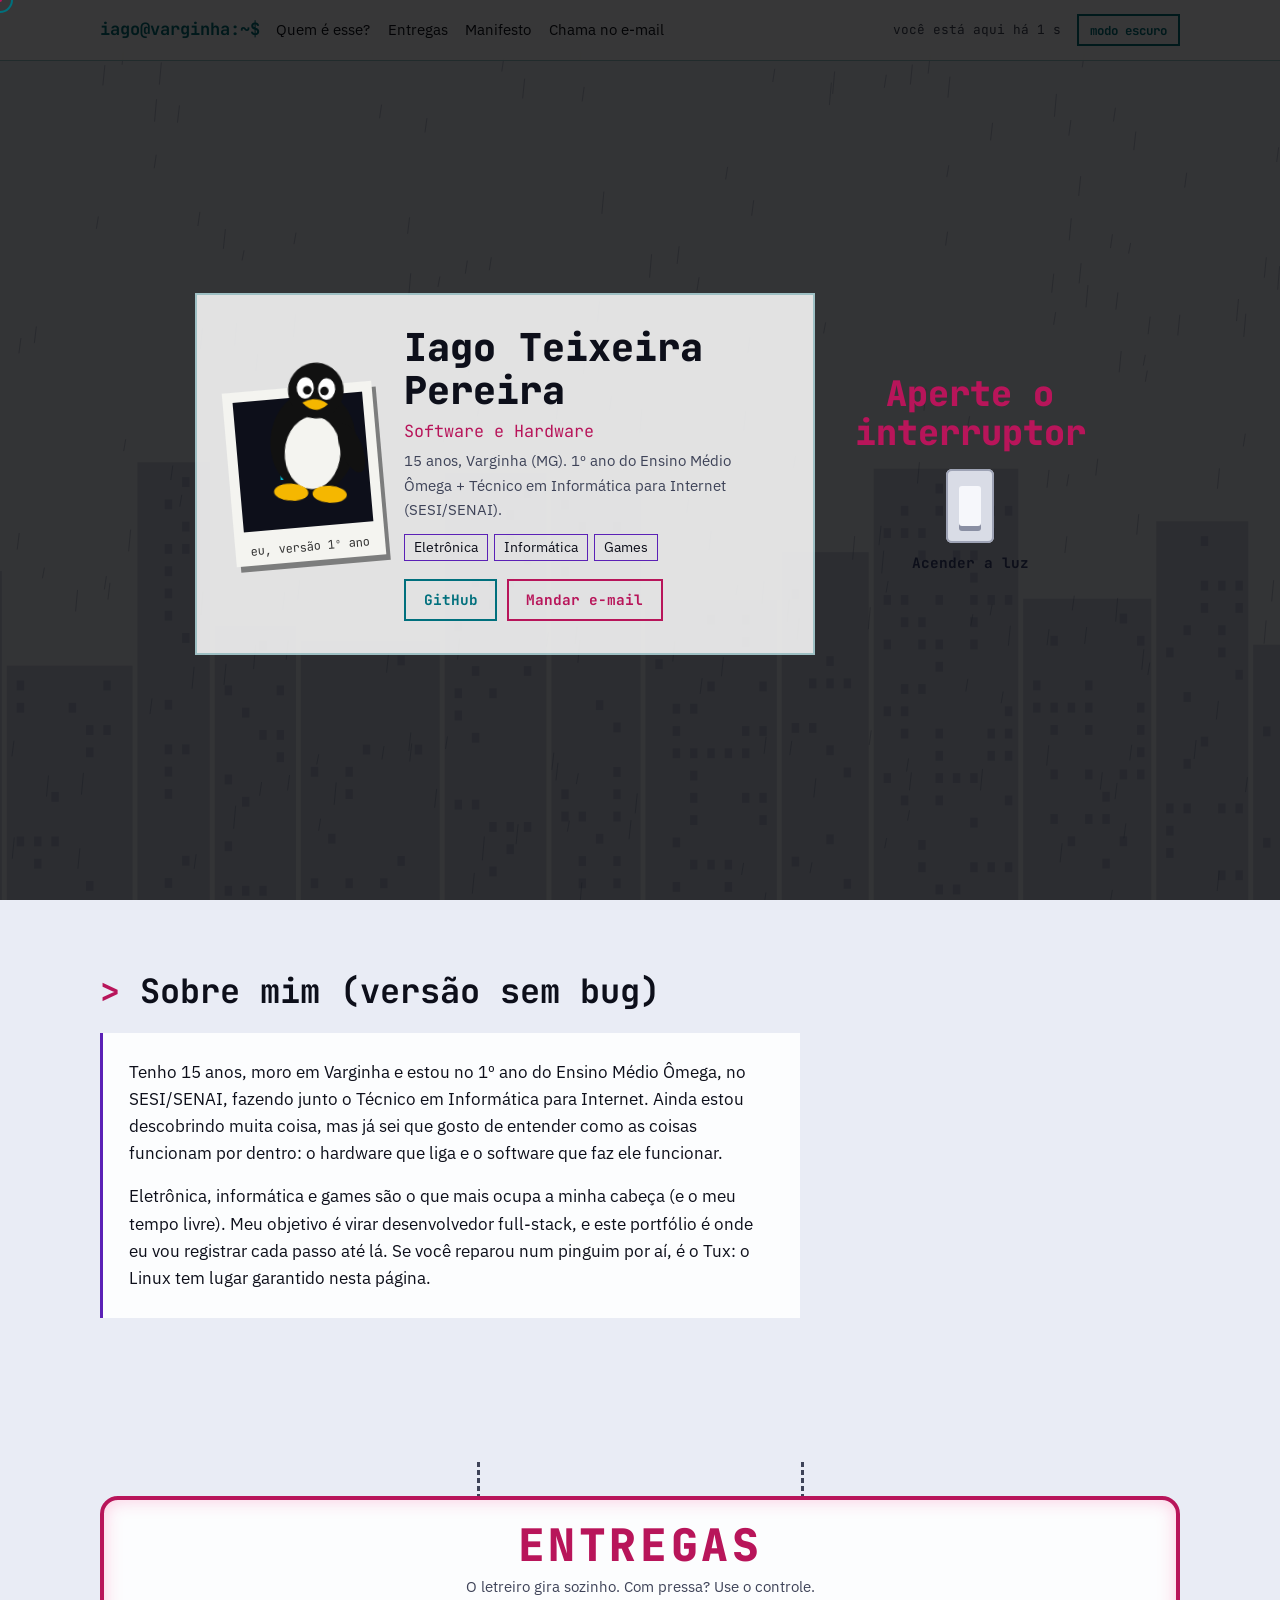
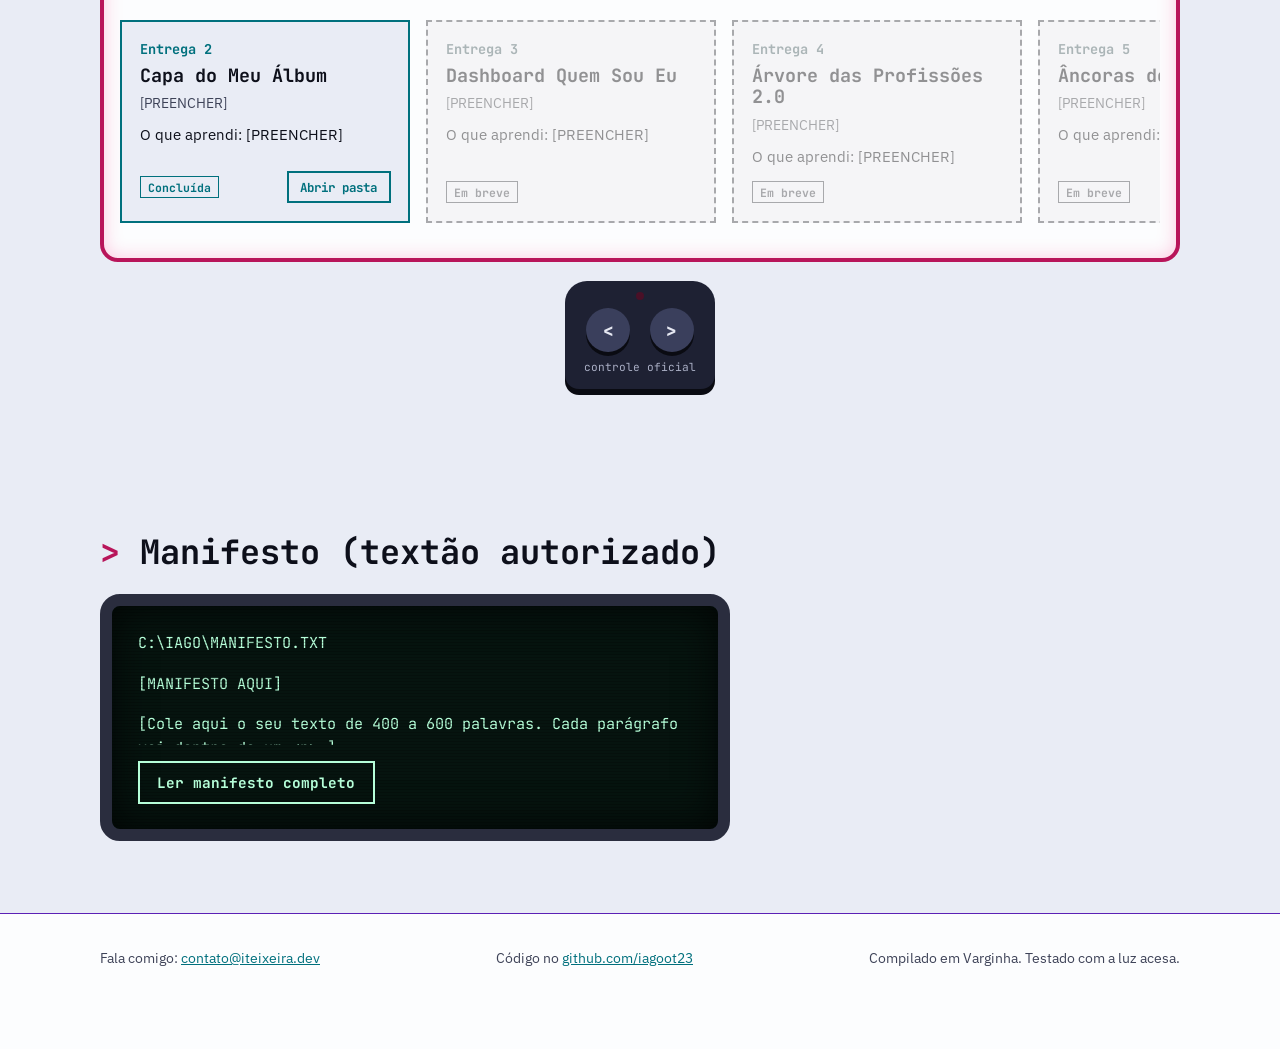
==== exemplos/portfolio-claude.html @ ba7dc6ac "Transformar o prompt em cardapio e mostrar duas saidas de IA O slide 19 agora divide o prompt da lan" ====
<!DOCTYPE html>
<html lang="pt-BR">
<head>
  <meta charset="UTF-8">
  <meta name="viewport" content="width=device-width, initial-scale=1">
  <title>Iago Teixeira Pereira — Software e Hardware</title>
  <meta name="description" content="Portfólio de Iago Teixeira Pereira: eletrônica, informática e games.">

  <!-- =========================================================
       FONTES (Google Fonts)
       JetBrains Mono = títulos (cara de terminal)
       IBM Plex Sans  = textos corridos (boa leitura)
       ========================================================= -->
  <link rel="preconnect" href="https://fonts.googleapis.com">
  <link rel="preconnect" href="https://fonts.gstatic.com" crossorigin>
  <link href="https://fonts.googleapis.com/css2?family=IBM+Plex+Sans:wght@400;500;600&family=JetBrains+Mono:wght@400;700;800&display=swap" rel="stylesheet">

  <style>
    /* =========================================================
       1. VARIÁVEIS DE COR (paleta Neon Noturno)
       Todas as cores da página saem daqui. Trocou aqui, troca em tudo.
       ========================================================= */
    :root {
      --fundo:      #0D0F1A;
      --texto:      #E6E8F2;
      --primaria:   #00E5FF;  /* ciano neon */
      --secundaria: #7C3AED;  /* roxo */
      --destaque:   #FF2E88;  /* rosa neon */
      --texto-suave: #A9AEC4;
      --painel:     rgba(13, 15, 26, 0.82);
      --predio:     #151829;
      --brilho:     0 0 6px var(--primaria), 0 0 18px rgba(0, 229, 255, 0.55);
      --brilho-rosa: 0 0 6px var(--destaque), 0 0 18px rgba(255, 46, 136, 0.55);

      --fonte-titulo: "JetBrains Mono", "Consolas", monospace;
      --fonte-texto:  "IBM Plex Sans", "Segoe UI", system-ui, sans-serif;
    }

    /* Tema claro: mesmas cores, só que mais escuras para dar contraste
       em fundo claro (neon puro em fundo branco fica ilegível). */
    :root[data-theme="claro"] {
      --fundo:      #E9ECF5;
      --texto:      #0D0F1A;
      --primaria:   #00707D;
      --secundaria: #5B21B6;
      --destaque:   #B8155A;
      --texto-suave: #3E4358;
      --painel:     rgba(255, 255, 255, 0.86);
      --predio:     #C9CEE0;
      --brilho:     0 0 0 transparent;
      --brilho-rosa: 0 0 0 transparent;
    }

    /* =========================================================
       2. BASE
       ========================================================= */
    *, *::before, *::after { box-sizing: border-box; }

    html { scroll-behavior: smooth; }

    body {
      margin: 0;
      background: var(--fundo);
      color: var(--texto);
      font-family: var(--fonte-texto);
      font-size: 1.0625rem;
      line-height: 1.6;
      overflow-x: hidden;
      transition: background-color 0.5s, color 0.5s;
    }

    h1, h2, h3 { font-family: var(--fonte-titulo); line-height: 1.15; margin: 0; }

    a { color: var(--primaria); }

    img, svg { max-width: 100%; }

    /* Foco visível para quem navega pelo teclado */
    :focus-visible {
      outline: 2px dashed var(--destaque);
      outline-offset: 3px;
    }

    .container {
      width: min(1080px, 100% - 2.5rem);
      margin-inline: auto;
    }

    /* =========================================================
       3. CENÁRIO DE FUNDO: cidade + chuva
       Ficam "presos" atrás de tudo (position: fixed; z-index negativo).
       ========================================================= */
    #cidade {
      position: fixed;
      inset: auto 0 0 0;
      width: 100%;
      height: 55vh;
      z-index: -2;
      pointer-events: none;
    }
    #cidade .predio { fill: var(--predio); transition: fill 0.5s; }

    #chuva {
      position: fixed;
      inset: 0;
      z-index: -1;
      pointer-events: none;
    }

    /* Película escura: a página começa com "a luz apagada".
       pointer-events: none deixa clicar em tudo mesmo com ela por cima. */
    #apagao {
      position: fixed;
      inset: 0;
      background: rgba(0, 0, 0, 0.78);
      z-index: 40;
      pointer-events: none;
      transition: opacity 0.8s;
    }
    body.luz-acesa #apagao { opacity: 0; }

    /* =========================================================
       4. MENU FIXO NO TOPO
       ========================================================= */
    .menu {
      position: fixed;
      top: 0; left: 0; right: 0;
      z-index: 30;
      background: var(--painel);
      backdrop-filter: blur(6px);
      border-bottom: 1px solid color-mix(in srgb, var(--primaria) 40%, transparent);
    }
    .menu .container {
      display: flex;
      align-items: center;
      gap: 1rem;
      min-height: 60px;
      flex-wrap: wrap;
      padding-block: 0.4rem;
    }
    .menu-logo {
      font-family: var(--fonte-titulo);
      font-weight: 700;
      color: var(--primaria);
      text-decoration: none;
      white-space: nowrap;
    }
    .menu ul {
      display: flex;
      gap: 1.1rem;
      list-style: none;
      margin: 0 auto 0 0;
      padding: 0;
      flex-wrap: wrap;
    }
    .menu ul a {
      color: var(--texto);
      text-decoration: none;
      font-size: 0.95rem;
    }
    .menu ul a:hover { color: var(--primaria); }

    .contador {
      font-family: var(--fonte-titulo);
      font-size: 0.8rem;
      color: var(--texto-suave);
    }

    /* Em telas pequenas o menu vira uma linha que rola para o lado */
    @media (max-width: 700px) {
      .menu ul { order: 3; width: 100%; overflow-x: auto; flex-wrap: nowrap; margin: 0; }
      .contador { display: none; }
    }

    /* =========================================================
       5. BOTÕES: contorno que se preenche no hover
       O ::before é uma "tinta" que cresce da esquerda para a direita.
       ========================================================= */
    .botao {
      position: relative;
      display: inline-flex;
      align-items: center;
      gap: 0.5rem;
      padding: 0.6rem 1.1rem;
      border: 2px solid var(--primaria);
      background: transparent;
      color: var(--primaria);
      font: 700 0.9rem var(--fonte-titulo);
      text-decoration: none;
      cursor: pointer;
      overflow: hidden;
      isolation: isolate;
      transition: color 0.35s;
    }
    .botao::before {
      content: "";
      position: absolute;
      inset: 0;
      background: var(--primaria);
      transform: scaleX(0);
      transform-origin: left;
      transition: transform 0.35s;
      z-index: -1;
    }
    .botao:hover, .botao:focus-visible { color: var(--fundo); }
    .botao:hover::before, .botao:focus-visible::before { transform: scaleX(1); }

    .botao.rosa { border-color: var(--destaque); color: var(--destaque); }
    .botao.rosa::before { background: var(--destaque); }

    .botao-pequeno { padding: 0.35rem 0.7rem; font-size: 0.78rem; }

    /* =========================================================
       6. TOPO (HERO): cartão de visita no meio da tela
       ========================================================= */
    .hero {
      min-height: 100svh;
      display: grid;
      place-items: center;
      padding: 6rem 0 3rem;
    }

    .cartao {
      position: relative;
      z-index: 50; /* fica ACIMA da película escura */
      width: min(620px, 100%);
      display: grid;
      grid-template-columns: auto 1fr;
      gap: 1.6rem;
      align-items: center;
      padding: 2rem;
      background: var(--painel);
      border: 2px solid color-mix(in srgb, var(--primaria) 30%, transparent);
      transition: border-color 0.6s, box-shadow 0.6s;
    }
    body.luz-acesa .cartao {
      border-color: var(--primaria);
      box-shadow: var(--brilho);
      /* Com a luz acesa a pelicula ja sumiu (opacity: 0), entao o cartao nao
         precisa mais ficar elevado. Se continuasse em z-index 50 ele passaria
         por cima do menu fixo (z-index 30) ao rolar a pagina. */
      z-index: 1;
    }

    @media (max-width: 560px) {
      .cartao { grid-template-columns: 1fr; text-align: center; padding: 1.5rem; }
      .cartao .polaroid { margin-inline: auto; }
      .cartao .acoes, .cartao .tags { justify-content: center; }
    }

    /* Foto estilo polaroid, levemente torta */
    .polaroid {
      width: 150px;
      background: #F4F4F0;
      padding: 10px 10px 34px;
      transform: rotate(-5deg);
      box-shadow: 4px 6px 0 rgba(0, 0, 0, 0.45);
      position: relative;
    }
    .polaroid img, .polaroid svg { display: block; width: 100%; aspect-ratio: 1; }
    .polaroid figcaption {
      position: absolute;
      bottom: 6px; left: 0; right: 0;
      text-align: center;
      font: 400 0.75rem var(--fonte-titulo);
      color: #333;
    }

    /* O Tux fica sentado em cima da polaroid (detalhe só desta página) */
    .tux-sentado {
      position: absolute;
      width: 46px;
      top: -34px;
      right: -14px;
      transform: rotate(8deg);
    }

    /* Nome grande. Clicar solta confete. */
    .nome {
      font-size: clamp(1.7rem, 5vw, 2.4rem);
      font-weight: 800;
      background: none;
      border: 0;
      padding: 0;
      color: var(--texto);
      font-family: var(--fonte-titulo);
      text-align: inherit;
      cursor: pointer;
      line-height: 1.1;
      transition: color 0.6s, text-shadow 0.6s;
    }
    body.luz-acesa .nome { color: var(--primaria); text-shadow: var(--brilho); }

    .frase {
      font-family: var(--fonte-titulo);
      color: var(--destaque);
      margin: 0.4rem 0 0.2rem;
      font-size: 1.05rem;
    }
    .local { color: var(--texto-suave); margin: 0 0 0.8rem; font-size: 0.95rem; }

    .tags {
      display: flex;
      flex-wrap: wrap;
      gap: 0.4rem;
      list-style: none;
      padding: 0;
      margin: 0 0 1.1rem;
    }
    .tags li {
      border: 1px solid var(--secundaria);
      padding: 0.1rem 0.55rem;
      font-size: 0.85rem;
    }

    .acoes { display: flex; flex-wrap: wrap; gap: 0.6rem; align-items: center; }

    /* Interruptor de luz (parece o de parede) */
    .interruptor {
      display: flex;
      align-items: center;
      gap: 0.6rem;
      margin: 0 auto 1.4rem;
      background: none;
      border: 0;
      color: var(--texto);
      font: 700 0.9rem var(--fonte-titulo);
      cursor: pointer;
      position: relative;
      z-index: 50;
    }
    .espelho {
      width: 34px;
      height: 52px;
      background: #D9DCE6;
      border-radius: 6px;
      display: grid;
      place-items: center;
      box-shadow: inset 0 0 0 2px #9EA3B5;
    }
    .tecla {
      width: 16px;
      height: 28px;
      background: #F6F7FB;
      border-radius: 3px;
      box-shadow: 0 5px 0 #8A8FA3;         /* tecla para baixo = desligado */
      transition: box-shadow 0.3s, transform 0.3s;
    }
    body.luz-acesa .tecla {
      box-shadow: 0 -5px 0 #8A8FA3;        /* tecla para cima = ligado */
      transform: translateY(4px);
    }
    /* Cartão e interruptor lado a lado (no celular, um embaixo do outro) */
    .hero-conteudo {
      display: flex;
      align-items: center;
      justify-content: center;
      gap: 2.5rem;
      width: 100%;
      flex-wrap: wrap;
    }
    .lado-interruptor {
      display: grid;
      justify-items: center;
      gap: 1rem;
      position: relative;
      z-index: 50; /* acima da película escura */
    }
    /* Mesmo motivo do cartao: volta ao nivel normal quando a luz acende. */
    body.luz-acesa .lado-interruptor { z-index: 1; }

    /* Texto forte em neon pedindo para apertar */
    .chamada-neon {
      margin: 0;
      text-align: center;
      font: 800 clamp(1.5rem, 4vw, 2.2rem)/1.1 var(--fonte-titulo);
      color: var(--destaque);
      text-shadow: 0 0 4px var(--destaque), 0 0 14px var(--destaque), 0 0 34px rgba(255, 46, 136, 0.8);
      animation: chamar 1.6s ease-in-out infinite;
    }
    /* Pulsa devagar para chamar atenção enquanto a luz está apagada */
    @keyframes chamar {
      0%, 100% { opacity: 1; }
      50% { opacity: 0.55; }
    }
    /* Depois de acender, para de pulsar e troca para a cor primária */
    body.luz-acesa .chamada-neon {
      animation: none;
      color: var(--primaria);
      text-shadow: var(--brilho);
    }
    :root[data-theme="claro"] .chamada-neon { text-shadow: none; }

    /* Animação de saída do interruptor depois de acender a luz */
    .lado-interruptor {
      transition: opacity 0.6s, transform 0.6s;
    }
    .lado-interruptor.sumindo {
      opacity: 0;
      transform: scale(0.85);
    }
    .lado-interruptor[hidden] { display: none; }

    /* Interruptor um pouco maior, já que agora é peça principal */
    .espelho { width: 48px; height: 74px; }
    .tecla { width: 22px; height: 40px; }
    .interruptor { flex-direction: column; margin: 0; }

    /* Piscada de lâmpada neon quando acende */
    @keyframes acender {
      0%, 18%, 22%, 40%, 44% { opacity: 1; }
      20%, 42% { opacity: 0.25; }
      100% { opacity: 1; }
    }
    body.luz-acesa .neon-pisca { animation: acender 0.8s ease-out 1; }

    /* =========================================================
       7. SEÇÕES
       ========================================================= */
    section { padding: 4.5rem 0; scroll-margin-top: 70px; }

    .titulo-secao {
      font-size: clamp(1.5rem, 4vw, 2.1rem);
      margin-bottom: 1.4rem;
      color: var(--texto);
    }
    .titulo-secao .prompt { color: var(--destaque); }

    .painel {
      background: var(--painel);
      border-left: 3px solid var(--secundaria);
      padding: 1.6rem;
      max-width: 70ch;
    }
    .painel p { margin: 0 0 1rem; }
    .painel p:last-child { margin-bottom: 0; }

    /* Revelar ao rolar: começa borrado e fica nítido */
    .revelar {
      opacity: 0;
      filter: blur(10px);
      transition: opacity 0.7s ease-out, filter 0.7s ease-out;
    }
    .revelar.visivel { opacity: 1; filter: blur(0); }

    /* =========================================================
       8. LETREIRO NEON com o carrossel de entregas
       ========================================================= */
    .letreiro-suporte {
      display: flex;
      justify-content: space-around;
      height: 34px;
      max-width: 60%;
      margin: 0 auto;
    }
    .letreiro-suporte span {
      width: 3px;
      background: repeating-linear-gradient(var(--texto-suave) 0 5px, transparent 5px 8px);
    }

    .letreiro {
      border: 4px solid var(--destaque);
      box-shadow: var(--brilho-rosa), inset 0 0 18px rgba(255, 46, 136, 0.25);
      border-radius: 18px;
      padding: 1.2rem 1rem 1.4rem;
      background: var(--painel);
    }

    .letreiro-titulo {
      text-align: center;
      font-size: clamp(1.6rem, 6vw, 2.8rem);
      font-weight: 800;
      color: var(--destaque);
      text-shadow: var(--brilho-rosa);
      margin-bottom: 0.2rem;
      letter-spacing: 0.08em;
    }
    .letreiro-sub {
      text-align: center;
      color: var(--texto-suave);
      margin: 0 0 1rem;
      font-size: 0.95rem;
    }

    /* Trilho do carrossel: rola para o lado e "gruda" em cada card */
    .trilho {
      display: flex;
      gap: 1rem;
      overflow-x: auto;
      scroll-snap-type: x mandatory;
      scroll-behavior: smooth;
      padding: 0.4rem 0.2rem 0.8rem;
      list-style: none;
      margin: 0;
      scrollbar-width: thin;
      scrollbar-color: var(--secundaria) transparent;
    }

    .card {
      flex: 0 0 min(290px, 82%);
      scroll-snap-align: start;
      border: 2px solid var(--primaria);
      background: var(--fundo);
      padding: 1.1rem;
      display: flex;
      flex-direction: column;
      gap: 0.45rem;
      transition: background-color 0.35s, color 0.35s;
    }
    .card-numero { font: 700 0.85rem var(--fonte-titulo); color: var(--primaria); }
    .card h3 { font-size: 1.15rem; }
    .card-data { font-size: 0.85rem; color: var(--texto-suave); }
    .card p { margin: 0; font-size: 0.95rem; flex: 1; }
    .card .rodape-card { display: flex; justify-content: space-between; align-items: center; gap: 0.5rem; margin-top: 0.4rem; }

    .selo {
      font: 700 0.72rem var(--fonte-titulo);
      padding: 0.15rem 0.45rem;
      border: 1px solid currentColor;
    }
    .selo.concluida { color: var(--primaria); }
    .selo.em-breve  { color: var(--texto-suave); }

    /* Hover: as cores se invertem (só em cards concluídos) */
    .card.concluida:hover,
    .card.concluida:focus-within {
      background: var(--primaria);
      color: var(--fundo);
    }
    .card.concluida:hover .card-numero,
    .card.concluida:hover .card-data,
    .card.concluida:hover .selo,
    .card.concluida:focus-within .card-numero,
    .card.concluida:focus-within .card-data,
    .card.concluida:focus-within .selo { color: var(--fundo); }
    .card.concluida:hover .botao,
    .card.concluida:focus-within .botao { border-color: var(--fundo); color: var(--fundo); }
    .card.concluida:hover .botao::before { background: var(--fundo); }
    .card.concluida .botao:hover { color: var(--primaria); }

    /* Card "Em breve": apagado e sem link */
    .card.em-breve {
      opacity: 0.45;
      filter: grayscale(0.8);
      border-style: dashed;
      border-color: var(--texto-suave);
    }

    /* Controle remoto embaixo do letreiro */
    .controle {
      width: 150px;
      margin: 1.2rem auto 0;
      background: #1E2133;
      border-radius: 22px 22px 14px 14px;
      padding: 0.7rem 0.9rem 0.9rem;
      box-shadow: 0 6px 0 #0A0B12;
      display: grid;
      justify-items: center;
      gap: 0.5rem;
    }
    .led {
      width: 8px; height: 8px; border-radius: 50%;
      background: #4A1027;
      transition: background-color 0.15s, box-shadow 0.15s;
    }
    .led.ligado { background: var(--destaque); box-shadow: var(--brilho-rosa); }
    .controle-botoes { display: flex; gap: 1.2rem; }
    .controle button {
      width: 44px; height: 44px;
      border-radius: 50%;
      border: 0;
      background: #3A3F5C;
      color: #E6E8F2;
      font: 800 1.1rem var(--fonte-titulo);
      cursor: pointer;
      box-shadow: 0 4px 0 #0A0B12;
      transition: transform 0.1s, box-shadow 0.1s;
    }
    .controle button:active { transform: translateY(3px); box-shadow: 0 1px 0 #0A0B12; }
    .controle small { color: #A9AEC4; font: 400 0.7rem var(--fonte-titulo); }

    /* =========================================================
       9. MANIFESTO: tela de computador retrô (monitor CRT)
       ========================================================= */
    .crt {
      position: relative;
      background: #06140F;
      color: #B6FFD9;
      border: 12px solid #2A2D3E;
      border-radius: 20px;
      padding: 1.6rem;
      max-width: 70ch;
      font-family: var(--fonte-titulo);
      font-size: 0.95rem;
      box-shadow: inset 0 0 40px rgba(0, 0, 0, 0.8);
    }
    /* Linhas horizontais de monitor antigo */
    .crt::after {
      content: "";
      position: absolute;
      inset: 0;
      background: repeating-linear-gradient(rgba(0, 0, 0, 0.22) 0 1px, transparent 1px 3px);
      pointer-events: none;
      border-radius: 8px;
    }
    .crt-texto {
      max-height: 7.5em;         /* recolhido: mostra só o começo */
      overflow: hidden;
      transition: max-height 0.8s ease;
    }
    .crt-texto.aberto { max-height: 400em; }
    .crt p { margin: 0 0 1rem; }
    .crt .botao { margin-top: 1rem; border-color: #B6FFD9; color: #B6FFD9; position: relative; z-index: 1; }
    .crt .botao::before { background: #B6FFD9; }
    .crt .botao:hover { color: #06140F; }

    /* =========================================================
       10. RODAPÉ
       ========================================================= */
    footer {
      background: var(--painel);
      border-top: 1px solid var(--secundaria);
      padding: 2rem 0 5rem;
    }
    footer .container { display: flex; flex-wrap: wrap; gap: 1rem; justify-content: space-between; align-items: center; }
    footer p { margin: 0; color: var(--texto-suave); font-size: 0.9rem; }

    /* =========================================================
       11. EXTRAS: cursor, confete e Tux do easter egg
       ========================================================= */
    #confete { position: fixed; inset: 0; pointer-events: none; z-index: 90; }

    .cursor {
      position: fixed;
      top: 0; left: 0;
      width: 26px; height: 26px;
      border: 2px solid var(--primaria);
      border-radius: 50%;
      pointer-events: none;
      z-index: 100;
      transform: translate(-50%, -50%);
      transition: width 0.2s, height 0.2s, border-color 0.2s;
      display: none;
    }
    .cursor::after {
      content: "";
      position: absolute;
      top: 50%; left: 50%;
      width: 4px; height: 4px;
      background: var(--destaque);
      border-radius: 50%;
      transform: translate(-50%, -50%);
    }
    .cursor.sobre-link { width: 42px; height: 42px; border-color: var(--destaque); }

    /* Só troca o cursor em aparelhos com mouse (celular não tem cursor) */
    @media (pointer: fine) {
      body.cursor-ativo, body.cursor-ativo a, body.cursor-ativo button { cursor: none; }
      body.cursor-ativo .cursor { display: block; }
    }

    #tux-surpresa {
      position: fixed;
      top: 50%; left: 50%;
      z-index: 95;
      display: grid;
      justify-items: center;
      gap: 0.5rem;
      transform: translate(-50%, -50%) scale(0);
      transition: transform 0.5s cubic-bezier(.3, 1.6, .6, 1);
      pointer-events: none;
    }
    #tux-surpresa.aparece { transform: translate(-50%, -50%) scale(1); }
    #tux-surpresa svg { width: 160px; }
    .balao {
      background: var(--texto);
      color: var(--fundo);
      font: 700 1rem var(--fonte-titulo);
      padding: 0.5rem 0.9rem;
      border-radius: 12px;
    }
    @keyframes acenar {
      0%, 100% { transform: rotate(0); }
      50% { transform: rotate(-25deg); }
    }
    #tux-surpresa.aparece .asa-acenando {
      transform-origin: 30px 70px;
      animation: acenar 0.5s ease-in-out 3;
    }

    /* =========================================================
       12. ACESSIBILIDADE: quem pediu "reduzir movimento"
       não vê animação nenhuma.
       ========================================================= */
    @media (prefers-reduced-motion: reduce) {
      *, *::before, *::after {
        animation: none !important;
        transition: none !important;
        scroll-behavior: auto !important;
      }
      .revelar { opacity: 1; filter: none; }
    }
  </style>
</head>

<body>
  <!-- Cenário: cidade (desenhada pelo JavaScript) e chuva (canvas) -->
  <svg id="cidade" viewBox="0 0 1200 400" preserveAspectRatio="xMidYMax slice" aria-hidden="true"></svg>
  <canvas id="chuva" aria-hidden="true"></canvas>
  <div id="apagao" aria-hidden="true"></div>
  <canvas id="confete" aria-hidden="true"></canvas>
  <div class="cursor" aria-hidden="true"></div>

  <!-- =========================================================
       MENU
       ========================================================= -->
  <header class="menu">
    <nav class="container" aria-label="Menu principal">
      <a class="menu-logo" href="#inicio">iago@varginha:~$</a>
      <ul>
        <li><a href="#sobre">Quem é esse?</a></li>
        <li><a href="#entregas">Entregas</a></li>
        <li><a href="#manifesto">Manifesto</a></li>
        <li><a href="#contato">Chama no e-mail</a></li>
      </ul>
      <span class="contador" aria-live="off">você está aqui há <span id="segundos">0</span> s</span>
      <button class="botao botao-pequeno" id="botao-tema" type="button" aria-label="Alternar tema claro e escuro">modo claro</button>
    </nav>
  </header>

  <main>
    <!-- =========================================================
         TOPO: interruptor + cartão de visita
         ========================================================= -->
    <section class="hero" id="inicio">
      <div class="hero-conteudo">
        <article class="cartao">
          <figure class="polaroid" style="margin:0">
            <!-- TROQUE este SVG por <img src="avatar.png" alt="Foto de Iago"> -->
            <svg viewBox="0 0 100 100" role="img" aria-label="Avatar provisório com as iniciais IT">
              <rect width="100" height="100" fill="#0D0F1A"/>
              <text x="50" y="62" text-anchor="middle" font-family="JetBrains Mono, monospace" font-size="34" font-weight="800" fill="#00E5FF">IT</text>
            </svg>
            <figcaption>eu, versão 1º ano</figcaption>
            <svg class="tux-sentado" viewBox="0 0 60 70" role="img" aria-label="Tux, o pinguim do Linux">
              <use href="#desenho-tux"/>
            </svg>
          </figure>

          <div>
            <h1>
              <button class="nome neon-pisca" id="nome" type="button" title="Clique aqui">Iago Teixeira Pereira</button>
            </h1>
            <p class="frase">Software e Hardware</p>
            <p class="local">15 anos, Varginha (MG). 1º ano do Ensino Médio Ômega + Técnico em Informática para Internet (SESI/SENAI).</p>
            <ul class="tags" aria-label="Três coisas que me definem">
              <li>Eletrônica</li>
              <li>Informática</li>
              <li>Games</li>
            </ul>
            <div class="acoes">
              <a class="botao" href="https://github.com/iagoot23" target="_blank" rel="noopener">GitHub</a>
              <a class="botao rosa" href="mailto:contato@iteixeira.dev">Mandar e-mail</a>
            </div>
          </div>
        </article>

        <!-- Lado do cartão: chamada em neon + interruptor -->
        <div class="lado-interruptor">
          <p class="chamada-neon" id="chamada">Aperte o<br>interruptor</p>
          <button class="interruptor" id="interruptor" type="button">
            <span class="espelho"><span class="tecla"></span></span>
            <span id="interruptor-texto">Acender a luz</span>
          </button>
        </div>
      </div>
    </section>

    <!-- =========================================================
         SOBRE MIM
         ========================================================= -->
    <section id="sobre">
      <div class="container revelar">
        <h2 class="titulo-secao"><span class="prompt">&gt;</span> Sobre mim (versão sem bug)</h2>
        <div class="painel">
          <p>Tenho 15 anos, moro em Varginha e estou no 1º ano do Ensino Médio Ômega, no SESI/SENAI, fazendo junto o Técnico em Informática para Internet. Ainda estou descobrindo muita coisa, mas já sei que gosto de entender como as coisas funcionam por dentro: o hardware que liga e o software que faz ele funcionar.</p>
          <p>Eletrônica, informática e games são o que mais ocupa a minha cabeça (e o meu tempo livre). Meu objetivo é virar desenvolvedor full-stack, e este portfólio é onde eu vou registrar cada passo até lá. Se você reparou num pinguim por aí, é o Tux: o Linux tem lugar garantido nesta página.</p>
        </div>
      </div>
    </section>

    <!-- =========================================================
         ENTREGAS: letreiro neon + carrossel + controle remoto
         Os cards são criados pelo JavaScript a partir da lista "entregas".
         ========================================================= -->
    <section id="entregas">
      <div class="container revelar">
        <div class="letreiro-suporte" aria-hidden="true"><span></span><span></span></div>
        <div class="letreiro">
          <h2 class="letreiro-titulo neon-pisca">ENTREGAS</h2>
          <p class="letreiro-sub">O letreiro gira sozinho. Com pressa? Use o controle.</p>
          <ul class="trilho" id="trilho" aria-label="Lista de entregas" tabindex="0"></ul>
        </div>

        <div class="controle" aria-label="Controle do carrossel">
          <span class="led" id="led"></span>
          <div class="controle-botoes">
            <button type="button" id="anterior" aria-label="Entrega anterior">&lt;</button>
            <button type="button" id="proxima" aria-label="Próxima entrega">&gt;</button>
          </div>
          <small>controle oficial</small>
        </div>
      </div>
    </section>

    <!-- =========================================================
         MANIFESTO (recolhido no começo)
         ========================================================= -->
    <section id="manifesto">
      <div class="container revelar">
        <h2 class="titulo-secao"><span class="prompt">&gt;</span> Manifesto (textão autorizado)</h2>
        <div class="crt">
          <div class="crt-texto" id="manifesto-texto">
            <p>C:\IAGO\MANIFESTO.TXT</p>
            <p>[MANIFESTO AQUI]</p>
            <p>[Cole aqui o seu texto de 400 a 600 palavras. Cada parágrafo vai dentro de um &lt;p&gt;.]</p>
          </div>
          <button class="botao" id="botao-manifesto" type="button" aria-expanded="false" aria-controls="manifesto-texto">Ler manifesto completo</button>
        </div>
      </div>
    </section>
  </main>

  <!-- =========================================================
       RODAPÉ
       ========================================================= -->
  <footer id="contato">
    <div class="container">
      <p>Fala comigo: <a href="mailto:contato@iteixeira.dev">contato@iteixeira.dev</a></p>
      <p>Código no <a href="https://github.com/iagoot23" target="_blank" rel="noopener">github.com/iagoot23</a></p>
      <p>Compilado em Varginha. Testado com a luz acesa.</p>
    </div>
  </footer>

  <!-- Tux do easter egg (aparece ao digitar T, U, X) -->
  <div id="tux-surpresa" aria-live="polite">
    <span class="balao">Oi! Aqui roda Linux.</span>
    <svg viewBox="0 0 60 70" role="img" aria-label="Tux acenando">
      <use href="#desenho-tux"/>
      <ellipse class="asa-acenando" cx="12" cy="44" rx="5" ry="12" fill="#111" transform="rotate(25 12 44)"/>
    </svg>
  </div>

  <!-- Desenho do Tux, reaproveitado com <use> nos dois lugares -->
  <svg width="0" height="0" style="position:absolute" aria-hidden="true">
    <defs>
      <g id="desenho-tux">
        <ellipse cx="30" cy="42" rx="20" ry="24" fill="#111"/>          <!-- corpo -->
        <ellipse cx="30" cy="47" rx="13" ry="17" fill="#F4F4F0"/>       <!-- barriga -->
        <circle cx="30" cy="18" r="13" fill="#111"/>                     <!-- cabeça -->
        <ellipse cx="25" cy="17" rx="4" ry="5" fill="#fff"/>             <!-- olho esq -->
        <ellipse cx="35" cy="17" rx="4" ry="5" fill="#fff"/>             <!-- olho dir -->
        <circle cx="26" cy="18" r="2" fill="#111"/>
        <circle cx="34" cy="18" r="2" fill="#111"/>
        <path d="M24 24 Q30 20 36 24 Q30 30 24 24Z" fill="#F5B700"/>     <!-- bico -->
        <ellipse cx="48" cy="44" rx="5" ry="12" fill="#111" transform="rotate(-25 48 44)"/> <!-- asa -->
        <ellipse cx="21" cy="66" rx="8" ry="4" fill="#F5B700"/>          <!-- pé esq -->
        <ellipse cx="39" cy="66" rx="8" ry="4" fill="#F5B700"/>          <!-- pé dir -->
      </g>
    </defs>
  </svg>

  <script>
    /* =========================================================
       0. CONFIGURAÇÕES GERAIS
       ========================================================= */
    // true se a pessoa pediu para reduzir movimento no sistema
    const semMovimento = window.matchMedia("(prefers-reduced-motion: reduce)").matches;

    /* =========================================================
       1. LISTA DE ENTREGAS
       Para atualizar um card, mude aqui:
       status: "concluida" ou "em-breve"
       ========================================================= */
    const repo = "https://github.com/iagoot23/portfolio-mundo-trabalho/tree/main/";
    const entregas = [
      { numero: 2, titulo: "Capa do Meu Álbum",        data: "[PREENCHER]", aprendi: "[PREENCHER]", pasta: "02-capa-do-album",     status: "concluida" }, // exemplo de card concluído
      { numero: 3, titulo: "Dashboard Quem Sou Eu",     data: "[PREENCHER]", aprendi: "[PREENCHER]", pasta: "03-dashboard",         status: "em-breve" },
      { numero: 4, titulo: "Árvore das Profissões 2.0", data: "[PREENCHER]", aprendi: "[PREENCHER]", pasta: "04-arvore-profissoes", status: "em-breve" },
      { numero: 5, titulo: "Âncoras de Carreira",       data: "[PREENCHER]", aprendi: "[PREENCHER]", pasta: "05-ancoras-manifesto", status: "em-breve" },
      { numero: 5, titulo: "Manifesto",                 data: "[PREENCHER]", aprendi: "[PREENCHER]", pasta: "05-ancoras-manifesto", status: "em-breve" }
    ];

    // Monta o HTML de cada card e coloca dentro do trilho
    const trilho = document.getElementById("trilho");
    trilho.innerHTML = entregas.map(function (e) {
      const concluida = e.status === "concluida";
      const link = concluida
        ? `<a class="botao botao-pequeno" href="${repo + e.pasta}" target="_blank" rel="noopener">Abrir pasta</a>`
        : "";
      return `
        <li class="card ${e.status}">
          <span class="card-numero">Entrega ${e.numero}</span>
          <h3>${e.titulo}</h3>
          <span class="card-data">${e.data}</span>
          <p>O que aprendi: ${e.aprendi}</p>
          <div class="rodape-card">
            <span class="selo ${e.status}">${concluida ? "Concluída" : "Em breve"}</span>
            ${link}
          </div>
        </li>`;
    }).join("");

    /* =========================================================
       2. CARROSSEL: anda sozinho e responde ao controle remoto
       ========================================================= */
    const led = document.getElementById("led");

    function piscarLed() {
      led.classList.add("ligado");
      setTimeout(function () { led.classList.remove("ligado"); }, 180);
    }

    // Anda um card para frente (+1) ou para trás (-1)
    function mover(direcao) {
      const card = trilho.querySelector(".card");
      const passo = card.offsetWidth + 16; // largura do card + espaço entre eles
      const fim = trilho.scrollWidth - trilho.clientWidth;

      if (direcao > 0 && trilho.scrollLeft >= fim - 5) {
        trilho.scrollTo({ left: 0 });            // chegou no fim: volta ao começo
      } else if (direcao < 0 && trilho.scrollLeft <= 5) {
        trilho.scrollTo({ left: fim });          // está no começo: vai pro fim
      } else {
        trilho.scrollBy({ left: passo * direcao });
      }
      piscarLed();
    }

    document.getElementById("proxima").addEventListener("click", function () { mover(1); reiniciarAutomatico(); });
    document.getElementById("anterior").addEventListener("click", function () { mover(-1); reiniciarAutomatico(); });

    // Movimento automático a cada 4 segundos (pausa com o mouse em cima)
    let timer = null;
    let pausado = false;
    function reiniciarAutomatico() {
      if (semMovimento) return;
      clearInterval(timer);
      timer = setInterval(function () { if (!pausado) mover(1); }, 4000);
    }
    trilho.addEventListener("mouseenter", function () { pausado = true; });
    trilho.addEventListener("mouseleave", function () { pausado = false; });
    trilho.addEventListener("focusin",    function () { pausado = true; });
    trilho.addEventListener("focusout",   function () { pausado = false; });
    reiniciarAutomatico();

    /* =========================================================
       3. INTERRUPTOR DE LUZ
       ========================================================= */
    const interruptor = document.getElementById("interruptor");
    const ladoInterruptor = document.querySelector(".lado-interruptor");

    // O interruptor só serve para "entrar" na página:
    // acende a luz, mostra a mensagem por um instante e some.
    interruptor.addEventListener("click", function () {
      document.body.classList.add("luz-acesa");
      interruptor.disabled = true;
      document.getElementById("chamada").innerHTML = "Agora sim,<br>dá pra ver";

      const espera = semMovimento ? 0 : 700;   // tempo lendo a mensagem
      const saida  = semMovimento ? 0 : 600;   // duração do sumiço (igual ao CSS)

      setTimeout(function () {
        ladoInterruptor.classList.add("sumindo");          // começa a desaparecer
        setTimeout(function () {
          ladoInterruptor.hidden = true;                   // sai do layout: o cartão centraliza
          document.getElementById("nome").focus({ preventScroll: true }); // teclado não fica "perdido"
        }, saida);
      }, espera);
    });

    /* =========================================================
       4. TEMA CLARO / ESCURO
       Começa seguindo o sistema. O botão troca na hora.
       ========================================================= */
    const botaoTema = document.getElementById("botao-tema");
    function aplicarTema(tema) {
      document.documentElement.setAttribute("data-theme", tema);
      botaoTema.textContent = tema === "claro" ? "modo escuro" : "modo claro";
      desenharCidade(); // janelas mudam de cor com o tema
    }
    botaoTema.addEventListener("click", function () {
      const atual = document.documentElement.getAttribute("data-theme");
      aplicarTema(atual === "claro" ? "escuro" : "claro");
    });

    /* =========================================================
       5. CIDADE DE FUNDO (prédios e janelas em SVG)
       ========================================================= */
    function desenharCidade() {
      const svg = document.getElementById("cidade");
      const claro = document.documentElement.getAttribute("data-theme") === "claro";
      const coresJanela = claro ? ["#9BA3C0"] : ["#00E5FF", "#FF2E88", "#7C3AED", "#2A2F4A"];
      let x = 0;
      let html = "";
      let semente = 7; // números "aleatórios" fixos: a cidade fica sempre igual

      function aleatorio() {
        semente = (semente * 9301 + 49297) % 233280;
        return semente / 233280;
      }

      while (x < 1200) {
        const largura = 50 + aleatorio() * 70;
        const altura = 120 + aleatorio() * 260;
        const topo = 400 - altura;
        html += `<rect class="predio" x="${x}" y="${topo}" width="${largura}" height="${altura}"/>`;

        // janelas em grade
        for (let jy = topo + 12; jy < 390; jy += 18) {
          for (let jx = x + 8; jx < x + largura - 10; jx += 14) {
            if (aleatorio() > 0.72) {
              const cor = coresJanela[Math.floor(aleatorio() * coresJanela.length)];
              html += `<rect x="${jx}" y="${jy}" width="6" height="8" fill="${cor}" opacity="0.6"/>`;
            }
          }
        }
        x += largura + 4;
      }
      svg.innerHTML = html;
    }

    const temaInicial = window.matchMedia("(prefers-color-scheme: light)").matches ? "claro" : "escuro";
    aplicarTema(temaInicial);

    /* =========================================================
       6. CHUVA (canvas)
       ========================================================= */
    const chuva = document.getElementById("chuva");
    const ctxChuva = chuva.getContext("2d");
    let gotas = [];

    function ajustarTela() {
      chuva.width = confete.width = window.innerWidth;
      chuva.height = confete.height = window.innerHeight;
      // quantidade de gotas proporcional ao tamanho da tela
      gotas = Array.from({ length: Math.floor(window.innerWidth / 6) }, function () {
        return {
          x: Math.random() * chuva.width,
          y: Math.random() * chuva.height,
          tamanho: 10 + Math.random() * 14,
          velocidade: 6 + Math.random() * 8
        };
      });
    }

    function animarChuva() {
      ctxChuva.clearRect(0, 0, chuva.width, chuva.height);
      const claro = document.documentElement.getAttribute("data-theme") === "claro";
      ctxChuva.strokeStyle = claro ? "rgba(40, 60, 110, 0.25)" : "rgba(0, 229, 255, 0.22)";
      ctxChuva.lineWidth = 1;
      ctxChuva.beginPath();
      gotas.forEach(function (g) {
        ctxChuva.moveTo(g.x, g.y);
        ctxChuva.lineTo(g.x - 2, g.y + g.tamanho);  // gota levemente inclinada
        g.y += g.velocidade;
        if (g.y > chuva.height) { g.y = -g.tamanho; g.x = Math.random() * chuva.width; }
      });
      ctxChuva.stroke();
      requestAnimationFrame(animarChuva);
    }

    const confete = document.getElementById("confete");
    ajustarTela();
    window.addEventListener("resize", ajustarTela);
    if (!semMovimento) animarChuva();

    /* =========================================================
       7. CONFETE ao clicar no nome
       ========================================================= */
    const ctxConfete = confete.getContext("2d");
    let pedacos = [];
    let confeteRodando = false;

    document.getElementById("nome").addEventListener("click", function (evento) {
      if (semMovimento) return;
      const cores = ["#00E5FF", "#7C3AED", "#FF2E88", "#E6E8F2"];
      const origemX = evento.clientX || window.innerWidth / 2;
      const origemY = evento.clientY || window.innerHeight / 2;
      for (let i = 0; i < 90; i++) {
        pedacos.push({
          x: origemX, y: origemY,
          vx: (Math.random() - 0.5) * 12,
          vy: -Math.random() * 11 - 2,
          cor: cores[i % cores.length],
          vida: 60 + Math.random() * 30
        });
      }
      if (!confeteRodando) { confeteRodando = true; animarConfete(); }
    });

    function animarConfete() {
      ctxConfete.clearRect(0, 0, confete.width, confete.height);
      pedacos.forEach(function (p) {
        p.vy += 0.35;        // gravidade
        p.x += p.vx;
        p.y += p.vy;
        p.vida--;
        ctxConfete.fillStyle = p.cor;
        ctxConfete.fillRect(p.x, p.y, 6, 10);
      });
      pedacos = pedacos.filter(function (p) { return p.vida > 0; });
      if (pedacos.length) requestAnimationFrame(animarConfete);
      else { confeteRodando = false; ctxConfete.clearRect(0, 0, confete.width, confete.height); }
    }

    /* =========================================================
       8. CURSOR PERSONALIZADO (só com mouse)
       ========================================================= */
    const cursor = document.querySelector(".cursor");
    if (window.matchMedia("(pointer: fine)").matches) {
      document.body.classList.add("cursor-ativo");
      document.addEventListener("mousemove", function (e) {
        cursor.style.left = e.clientX + "px";
        cursor.style.top = e.clientY + "px";
        // cursor cresce quando está em cima de algo clicável
        cursor.classList.toggle("sobre-link", !!e.target.closest("a, button"));
      });
    }

    /* =========================================================
       9. CONTADOR DE TEMPO NA PÁGINA
       ========================================================= */
    let segundos = 0;
    const spanSegundos = document.getElementById("segundos");
    setInterval(function () { segundos++; spanSegundos.textContent = segundos; }, 1000);

    /* =========================================================
       10. REVELAR AO ROLAR (borrado -> nítido)
       O IntersectionObserver avisa quando o bloco entra na tela.
       ========================================================= */
    const observador = new IntersectionObserver(function (itens) {
      itens.forEach(function (item) {
        if (item.isIntersecting) {
          item.target.classList.add("visivel");
          observador.unobserve(item.target); // anima só uma vez
        }
      });
    }, { threshold: 0.15 });
    document.querySelectorAll(".revelar").forEach(function (el) { observador.observe(el); });

    /* =========================================================
       11. MANIFESTO: abrir e fechar
       ========================================================= */
    const botaoManifesto = document.getElementById("botao-manifesto");
    const textoManifesto = document.getElementById("manifesto-texto");
    botaoManifesto.addEventListener("click", function () {
      const aberto = textoManifesto.classList.toggle("aberto");
      botaoManifesto.textContent = aberto ? "Recolher textão" : "Ler manifesto completo";
      botaoManifesto.setAttribute("aria-expanded", aberto);
    });

    /* =========================================================
       12. EASTER EGG: T, U, X com no máximo 1500 ms entre as teclas
       ========================================================= */
    const sequencia = ["t", "u", "x"];
    let posicao = 0;          // quantas teclas certas já foram
    let ultimaTecla = 0;      // horário da última tecla certa
    const tux = document.getElementById("tux-surpresa");

    document.addEventListener("keydown", function (e) {
      const agora = Date.now();
      const tecla = e.key.toLowerCase();

      // demorou demais? recomeça a contagem
      if (posicao > 0 && agora - ultimaTecla > 1500) posicao = 0;

      if (tecla === sequencia[posicao]) {
        posicao++;
        ultimaTecla = agora;
        if (posicao === sequencia.length) {
          posicao = 0;
          mostrarTux();
        }
      } else {
        // errou: se a tecla for "t", já conta como começo de nova tentativa
        posicao = tecla === "t" ? 1 : 0;
        ultimaTecla = agora;
      }
    });

    function mostrarTux() {
      tux.classList.add("aparece");                       // entra
      setTimeout(function () { tux.classList.remove("aparece"); }, 2600); // e vai embora
    }
  </script>
</body>
</html>
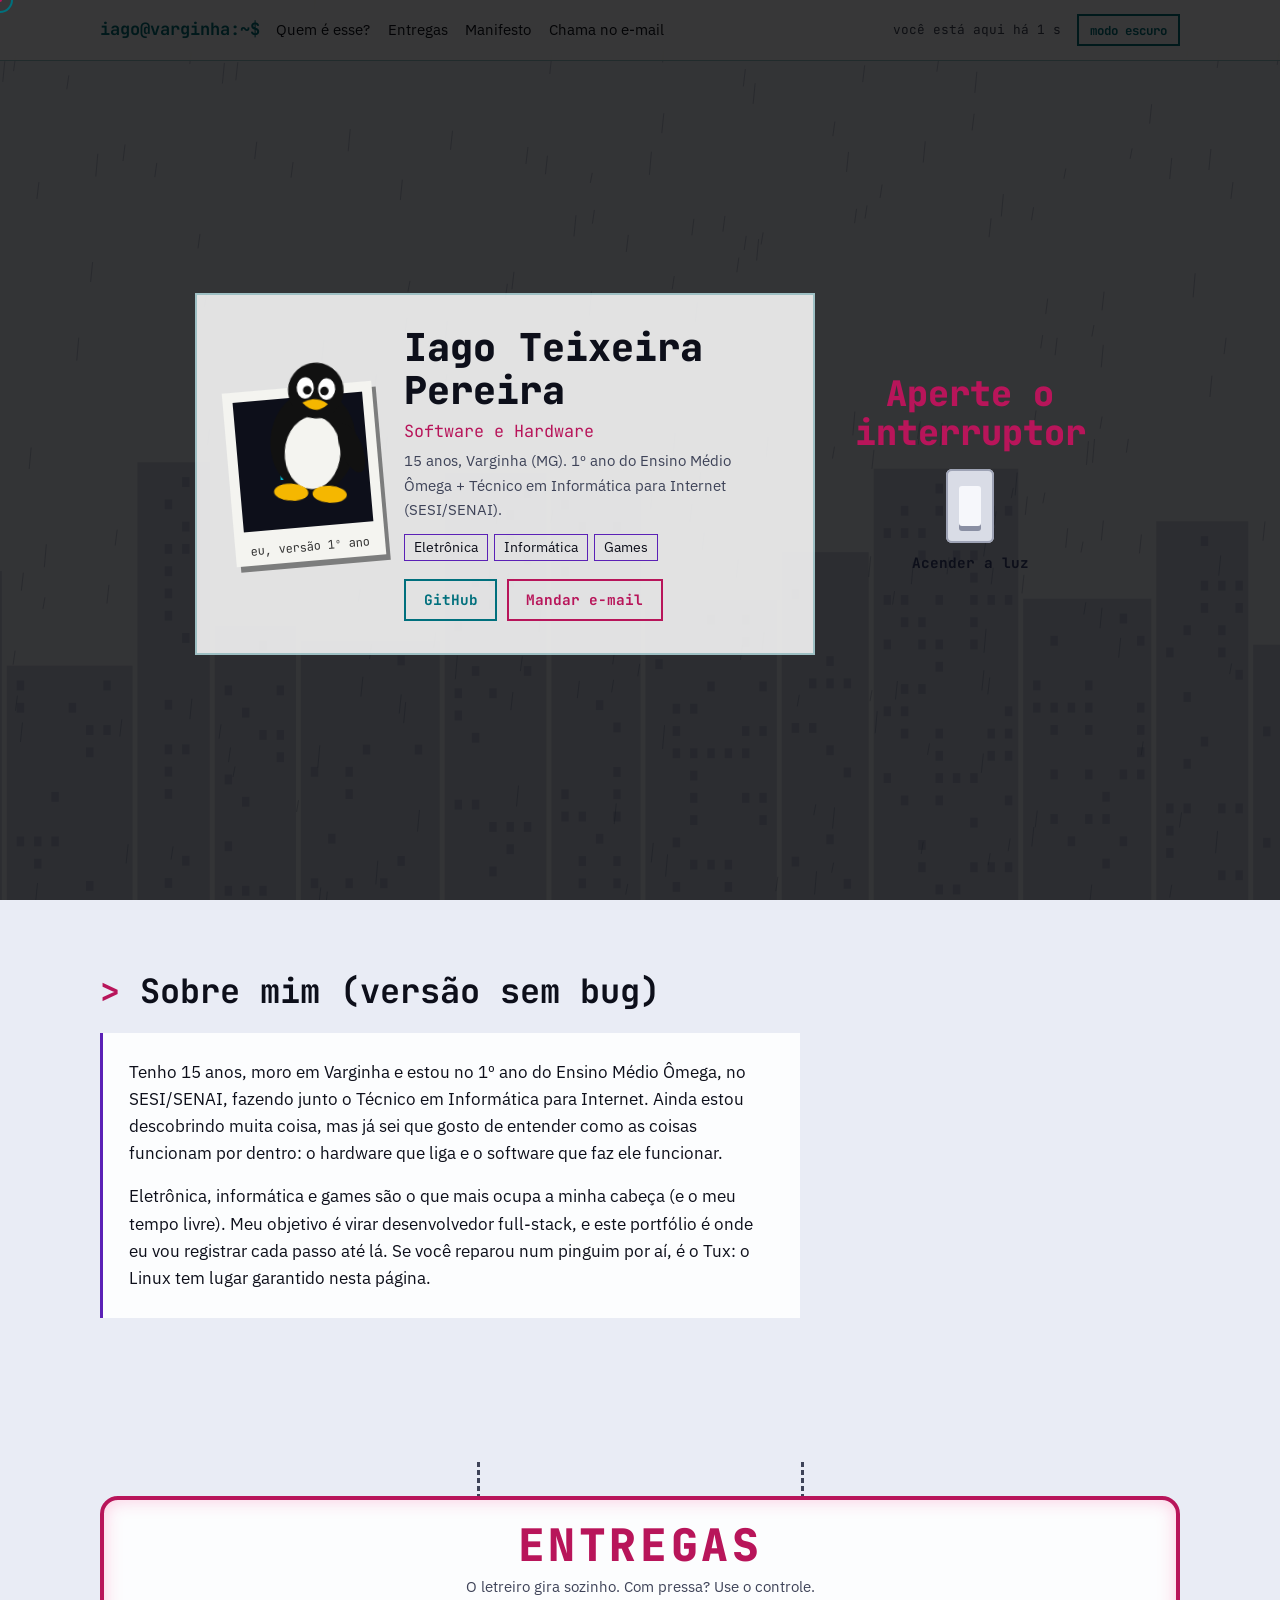
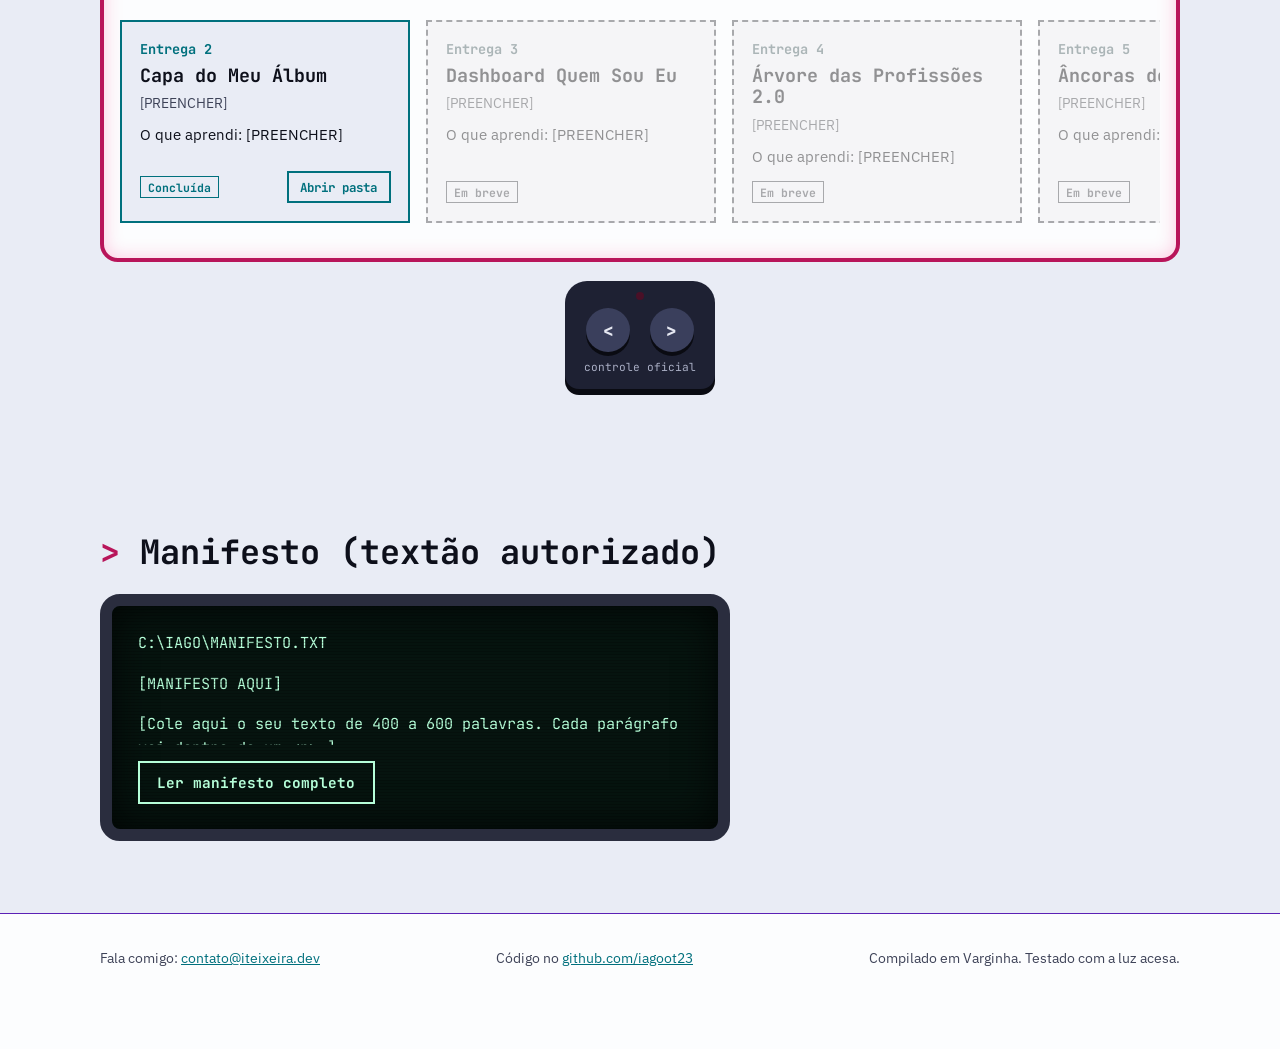
==== commit fcf7e6f9: "Renomear o repositorio do portfolio para portfolio O nome combinado com a turma e so portfolio. Atua" ====
--- a/exemplos/portfolio-claude.html
+++ b/exemplos/portfolio-claude.html
@@ -882,7 +882,7 @@
        Para atualizar um card, mude aqui:
        status: "concluida" ou "em-breve"
        ========================================================= */
-    const repo = "https://github.com/iagoot23/portfolio-mundo-trabalho/tree/main/";
+    const repo = "https://github.com/iagoot23/portfolio/tree/main/";
     const entregas = [
       { numero: 2, titulo: "Capa do Meu Álbum",        data: "[PREENCHER]", aprendi: "[PREENCHER]", pasta: "02-capa-do-album",     status: "concluida" }, // exemplo de card concluído
       { numero: 3, titulo: "Dashboard Quem Sou Eu",     data: "[PREENCHER]", aprendi: "[PREENCHER]", pasta: "03-dashboard",         status: "em-breve" },
